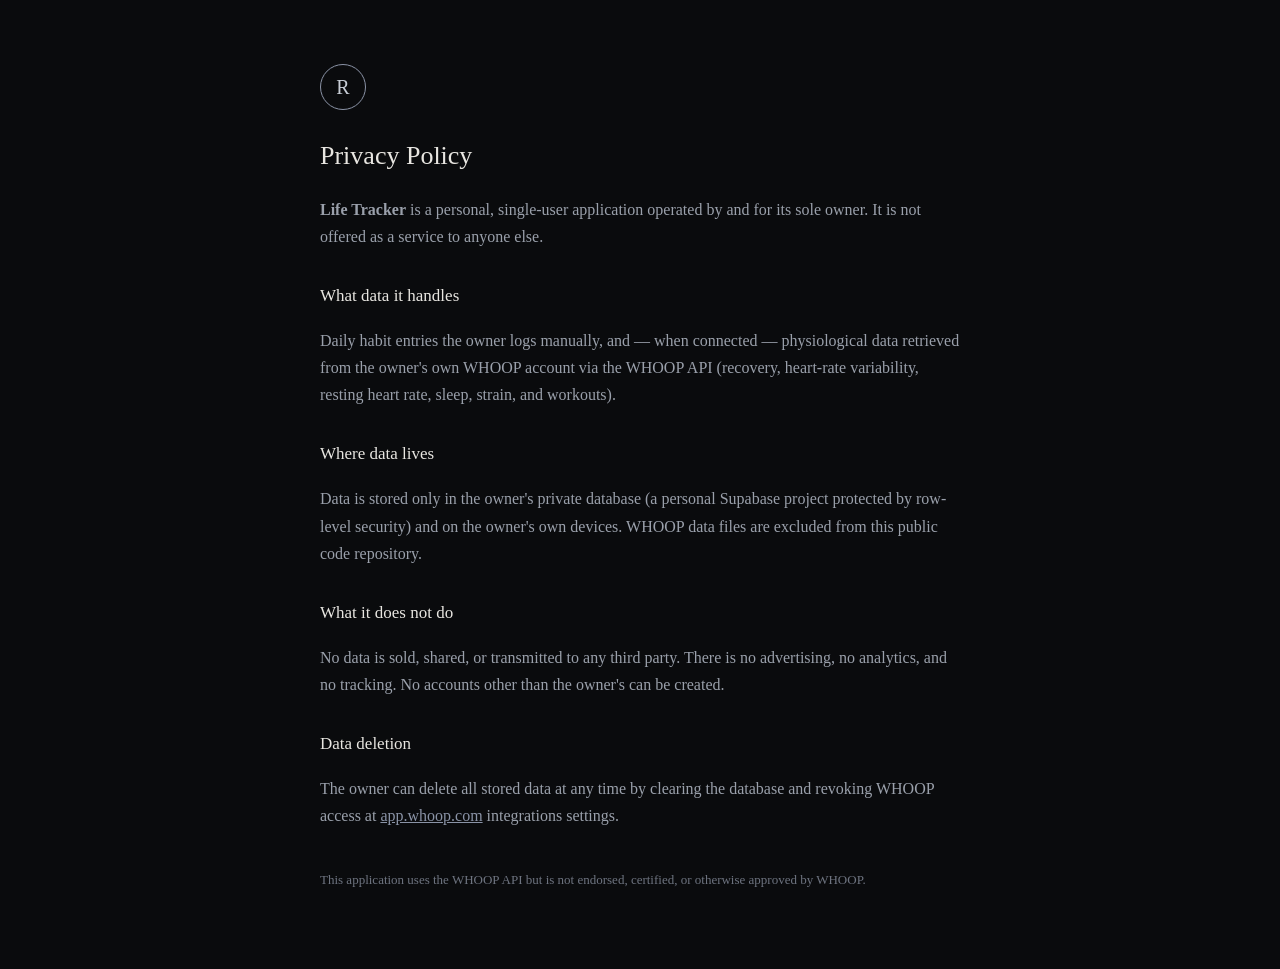
==== privacy.html @ f9ffe44e "Life Tracker — dark habit command console (PWA + Supabase + WHOOP sync) Co-Authored-By: Claude Fable" ====
<!doctype html>
<html lang="en">
<head>
  <meta charset="utf-8" />
  <meta name="viewport" content="width=device-width, initial-scale=1" />
  <title>Privacy Policy — Life Tracker</title>
  <style>
    body { background:#0A0B0D; color:#9AA0AB; font-family: Georgia, 'Times New Roman', serif;
           max-width: 640px; margin: 0 auto; padding: 64px 24px; line-height: 1.7; }
    h1 { color:#E8E6E1; font-weight: 400; font-size: 26px; }
    h2 { color:#E8E6E1; font-weight: 400; font-size: 17px; margin-top: 32px; }
    .crest { width:44px; height:44px; border:1px solid #8A93A6; border-radius:999px;
             display:grid; place-items:center; color:#C7CDD6; font-size:20px; margin-bottom: 24px; }
    .muted { color:#6E7480; font-size: 13px; margin-top: 40px; }
  </style>
</head>
<body>
  <div class="crest">R</div>
  <h1>Privacy Policy</h1>
  <p><strong>Life Tracker</strong> is a personal, single-user application operated by and for its sole owner. It is not offered as a service to anyone else.</p>

  <h2>What data it handles</h2>
  <p>Daily habit entries the owner logs manually, and — when connected — physiological data retrieved from the owner's own WHOOP account via the WHOOP API (recovery, heart-rate variability, resting heart rate, sleep, strain, and workouts).</p>

  <h2>Where data lives</h2>
  <p>Data is stored only in the owner's private database (a personal Supabase project protected by row-level security) and on the owner's own devices. WHOOP data files are excluded from this public code repository.</p>

  <h2>What it does not do</h2>
  <p>No data is sold, shared, or transmitted to any third party. There is no advertising, no analytics, and no tracking. No accounts other than the owner's can be created.</p>

  <h2>Data deletion</h2>
  <p>The owner can delete all stored data at any time by clearing the database and revoking WHOOP access at <a href="https://app.whoop.com" style="color:#8A93A6">app.whoop.com</a> integrations settings.</p>

  <p class="muted">This application uses the WHOOP API but is not endorsed, certified, or otherwise approved by WHOOP.</p>
</body>
</html>
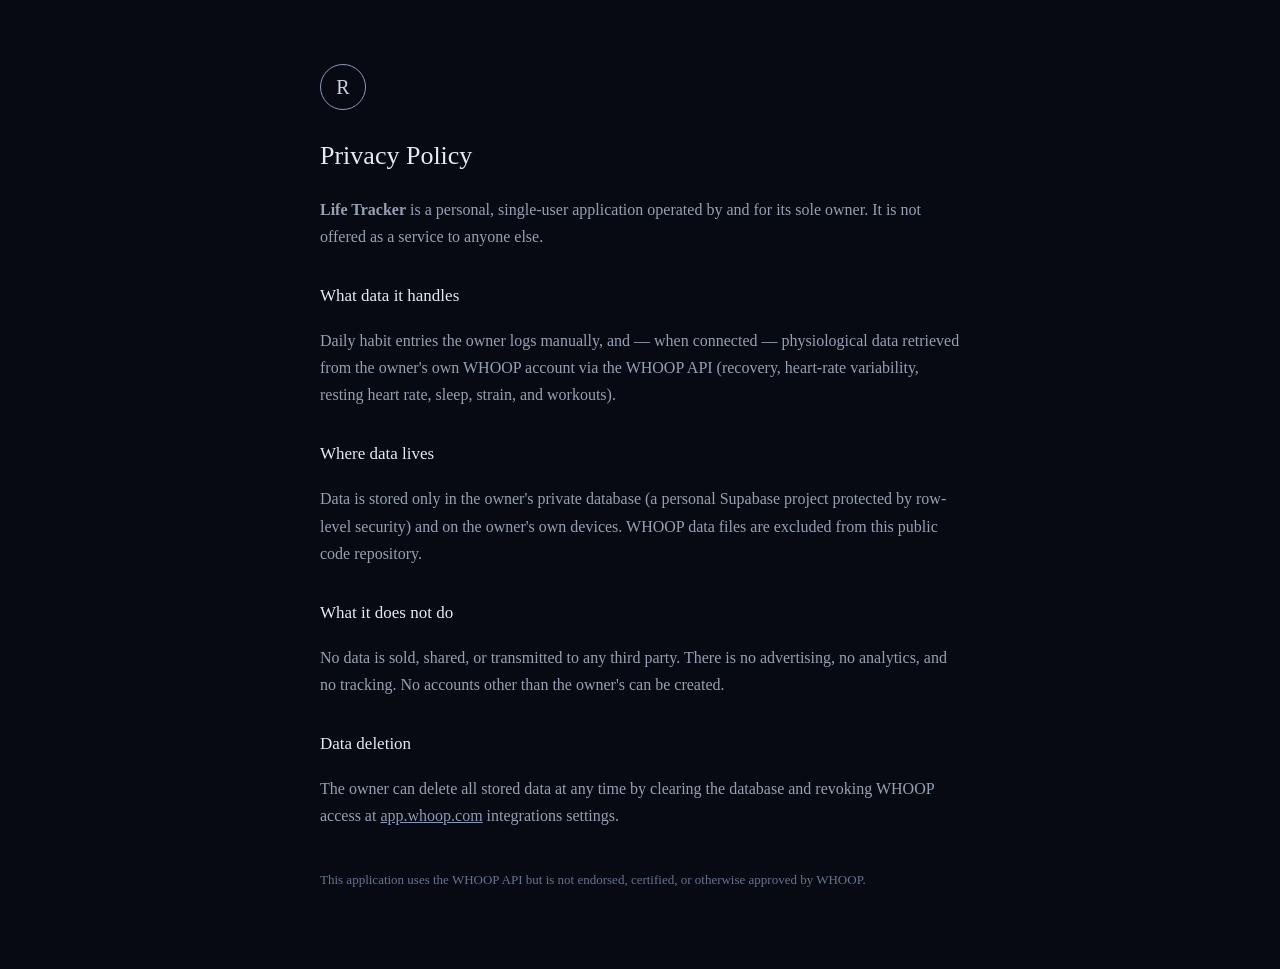
==== commit f5160116: "Midnight palette — dark blue-black + silver (tokens, icons, manifest, privacy) Co-Authored-By: Claud" ====
--- a/privacy.html
+++ b/privacy.html
@@ -5,13 +5,13 @@
   <meta name="viewport" content="width=device-width, initial-scale=1" />
   <title>Privacy Policy — Life Tracker</title>
   <style>
-    body { background:#0A0B0D; color:#9AA0AB; font-family: Georgia, 'Times New Roman', serif;
+    body { background:#070A12; color:#96A0B5; font-family: Georgia, 'Times New Roman', serif;
            max-width: 640px; margin: 0 auto; padding: 64px 24px; line-height: 1.7; }
-    h1 { color:#E8E6E1; font-weight: 400; font-size: 26px; }
-    h2 { color:#E8E6E1; font-weight: 400; font-size: 17px; margin-top: 32px; }
-    .crest { width:44px; height:44px; border:1px solid #8A93A6; border-radius:999px;
-             display:grid; place-items:center; color:#C7CDD6; font-size:20px; margin-bottom: 24px; }
-    .muted { color:#6E7480; font-size: 13px; margin-top: 40px; }
+    h1 { color:#E7E9F0; font-weight: 400; font-size: 26px; }
+    h2 { color:#E7E9F0; font-weight: 400; font-size: 17px; margin-top: 32px; }
+    .crest { width:44px; height:44px; border:1px solid #8C99B7; border-radius:999px;
+             display:grid; place-items:center; color:#C9D2E5; font-size:20px; margin-bottom: 24px; }
+    .muted { color:#68738D; font-size: 13px; margin-top: 40px; }
   </style>
 </head>
 <body>
@@ -29,7 +29,7 @@
   <p>No data is sold, shared, or transmitted to any third party. There is no advertising, no analytics, and no tracking. No accounts other than the owner's can be created.</p>
 
   <h2>Data deletion</h2>
-  <p>The owner can delete all stored data at any time by clearing the database and revoking WHOOP access at <a href="https://app.whoop.com" style="color:#8A93A6">app.whoop.com</a> integrations settings.</p>
+  <p>The owner can delete all stored data at any time by clearing the database and revoking WHOOP access at <a href="https://app.whoop.com" style="color:#8C99B7">app.whoop.com</a> integrations settings.</p>
 
   <p class="muted">This application uses the WHOOP API but is not endorsed, certified, or otherwise approved by WHOOP.</p>
 </body>
